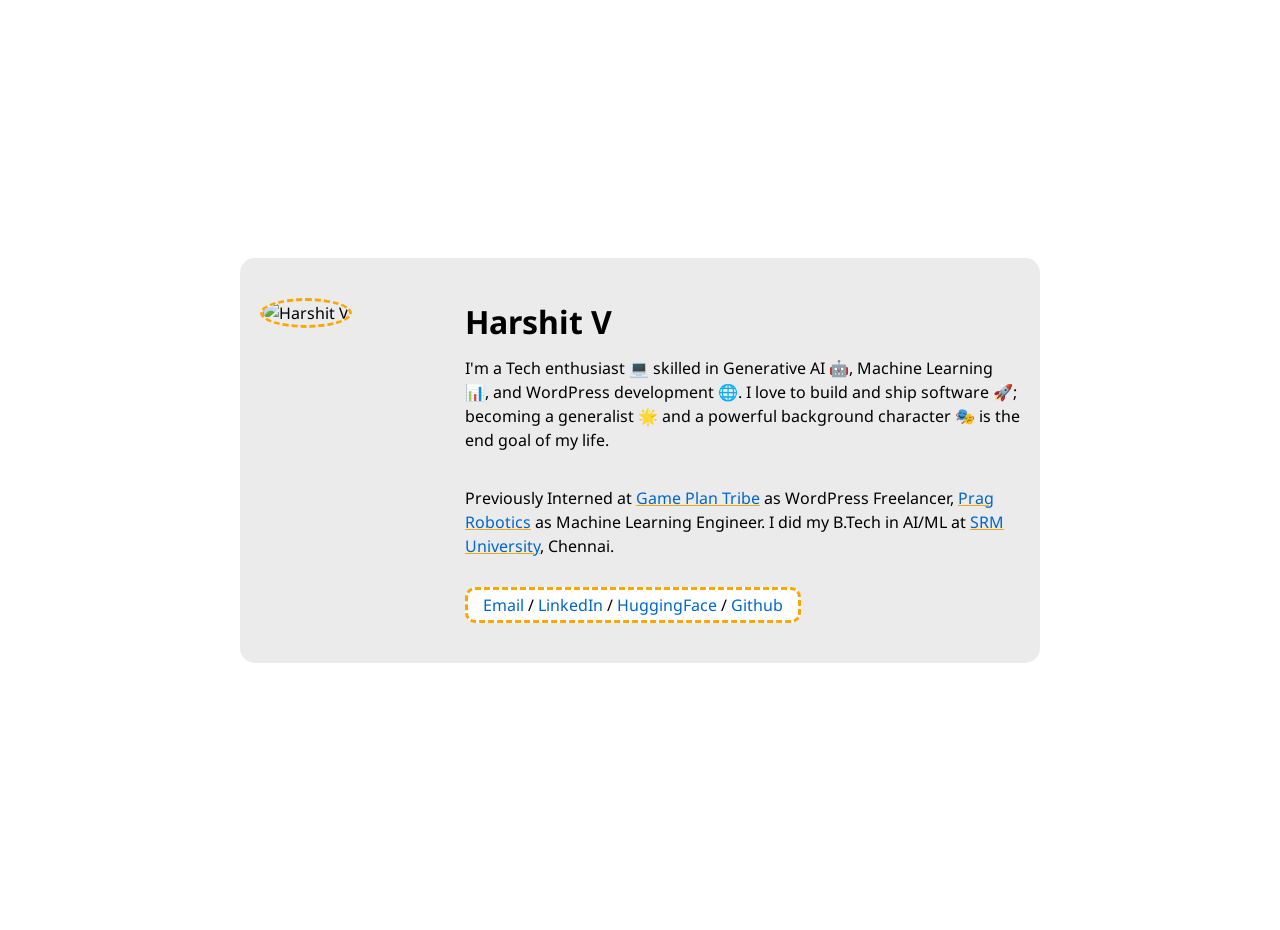
==== index.html @ 25570e0c "changes" ====
<!DOCTYPE html>
<html lang="en">

<head>
    <meta charset="UTF-8">
    <meta name="viewport" content="width=device-width, initial-scale=1.0">
    <title>Harshit V</title>
    <link href="https://fonts.googleapis.com/css2?family=Noto+Sans:wght@400;700&display=swap" rel="stylesheet">
    <link rel="icon" href="https://i.postimg.cc/nLZN7KWx/android-chrome-512x512.png" type="image/x-icon">
    <link rel="stylesheet" href="styles.css">
</head>

<body>
    <div class="container">
        <!--Hero Section-->
        <div class="header">
            <div class="profile-pic">
                <img src="https://media.licdn.com/dms/image/v2/D5603AQHmbbCSKGxPHQ/profile-displayphoto-shrink_200_200/profile-displayphoto-shrink_200_200/0/1709232924938?e=2147483647&v=beta&t=7t7e3SaieUP_FWVZ_1KiHmuyyAlKGbqiuf_V8t2jsMg"
                    alt="Harshit V">
            </div>
            <div class="header-content">
                <h1>Harshit V</h1>
                <p>I'm a Tech enthusiast 💻 skilled in Generative AI 🤖, Machine Learning 📊, and WordPress development 🌐. I love to build and ship software 🚀; becoming a generalist 🌟 and a powerful background character 🎭 is the end goal of my life.</p><br>
                <p>Previously Interned at <a href="https://gameplantribe.com/"
                        style="text-decoration: underline;text-decoration-color: orange;">Game Plan Tribe</a> as
                    WordPress Freelancer, <a href="https://www.pragrobotics.com/"
                        style="text-decoration: underline;text-decoration-color: orange;">Prag Robotics</a> as Machine
                    Learning Engineer. I did my B.Tech in AI/ML at <a href="https://srmrmp.edu.in/"
                        style="text-decoration: underline;text-decoration-color: orange;">SRM University</a>,
                    Chennai.</p><br>
                <div class="social-links">
                    <a href="mailto:harshitvenkatesan88@gmail.com">Email</a> /
                    <a href="https://www.linkedin.com/in/harshitv804/">LinkedIn</a> /
                    <a href="https://huggingface.co/harshitv804">HuggingFace</a> /
                    <a href="https://github.com/harshitv804">Github</a>
                </div>
            </div>
        </div>
    </div>
</body>
    
</html>
---- styles.css ----
body {
    font-family: 'Noto Sans', sans-serif;
    margin: 0;
    padding: 0;
    line-height: 1.5;
    overflow-x: hidden;
    
}

a:hover {
    color: orange !important;
}

.container {
    width: 100%;
    max-width: 800px;
    margin: 0 auto;
    padding: 10px;
    padding-top: 20px;
    display: flex;
    justify-content: center;
    align-items: center;
    height: 100vh;
}

.header {
    display: flex;
    flex-wrap: wrap;
    background-color: #EBEBEB;
    padding: 20px;
    border-radius: 15px;
    padding-top: 40px;
    padding-bottom: 40px;
    margin-bottom: 20px;
}

.profile-pic {
    flex: 1;
    min-width: 150px;
    max-width: 200px;
    margin-right: 20px;
}

.profile-pic img {
    width: 100%;
    height: auto;
    border-radius: 50%;
    border: 3px dashed orange;
    
}

.header-content {
    flex: 3;
}

.header-content h1 {
    margin-top: 0;
    margin-bottom: 10px;
}

.header-content p {
    margin: 5px 0;
}

.header-content a {
    color: #0066cc;
    text-decoration: none;
}

.links {
    margin-top: 10px;
}

.links a, .project-content .links a {
    margin-right: 10px;
    text-decoration: underline;
    text-decoration-color: orange;
}

.social-links{
    display: inline-block;
    background-color: #ffffff;
    border: 3px dashed orange;
    padding: 3px 15px;
    border-radius: 10px;
}

@media (max-width: 768px) {
    .header, .project {
        flex-direction: column;
    }
    .project img {
        width: 150px;
        height: 100px; 
        object-fit: cover;
    }
    .profile-pic {
        margin-bottom: 20px;
    }
    .project-content{
        padding-top: 20px;
    }
    .container {
        max-width: 100%;
        box-sizing: border-box;
    }
}
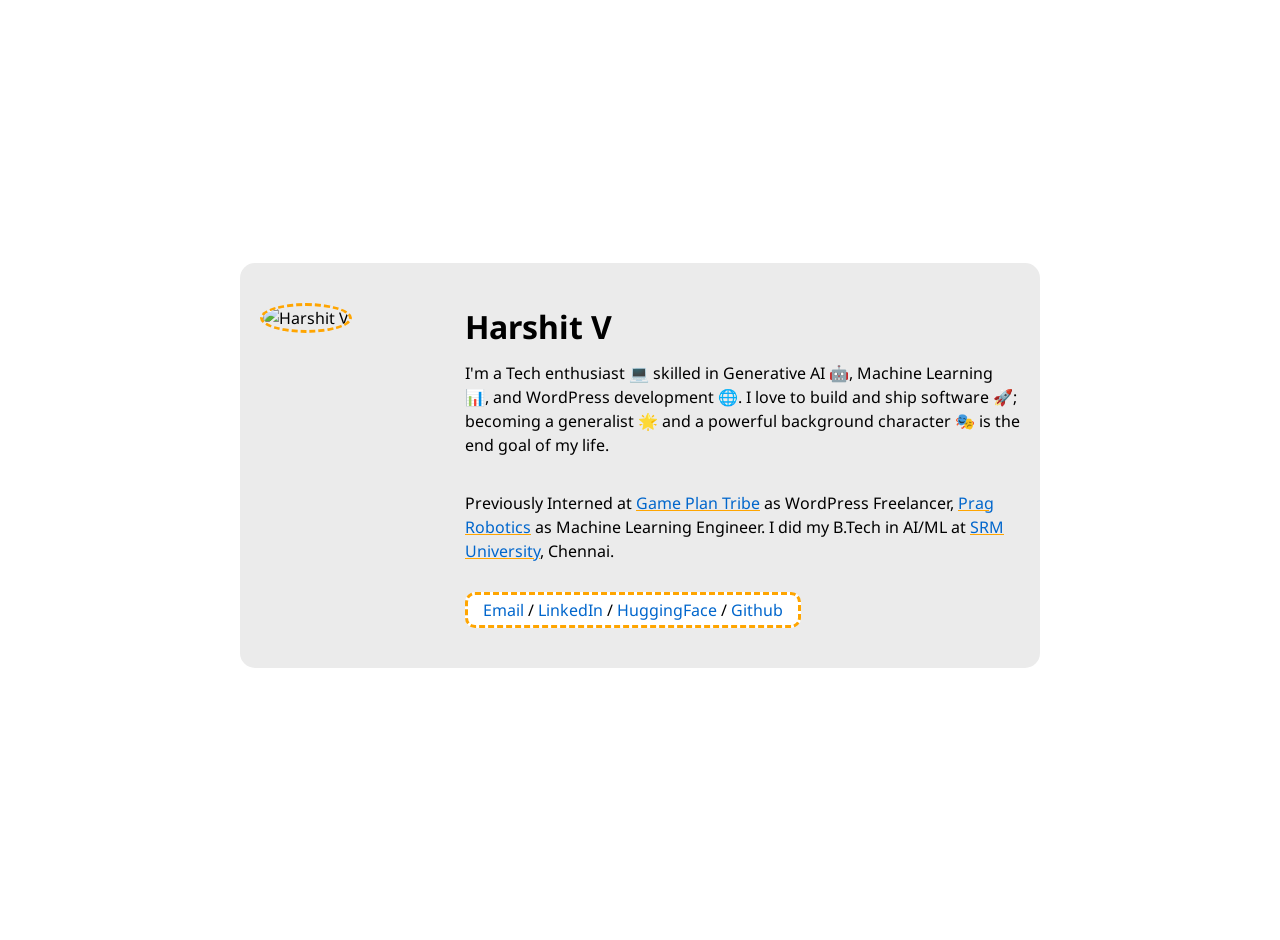
==== commit 97c12369: "Update index.html" ====
--- a/index.html
+++ b/index.html
@@ -15,7 +15,7 @@
         <!--Hero Section-->
         <div class="header">
             <div class="profile-pic">
-                <img src="https://media.licdn.com/dms/image/v2/D5603AQHmbbCSKGxPHQ/profile-displayphoto-shrink_200_200/profile-displayphoto-shrink_200_200/0/1709232924938?e=2147483647&v=beta&t=7t7e3SaieUP_FWVZ_1KiHmuyyAlKGbqiuf_V8t2jsMg"
+                <img src="https://avatars.githubusercontent.com/u/100853494?v=4"
                     alt="Harshit V">
             </div>
             <div class="header-content">
--- a/styles.css
+++ b/styles.css
@@ -14,9 +14,8 @@
 .container {
     width: 100%;
     max-width: 800px;
-    margin: 0 auto;
+    margin: 15px auto 5px;
     padding: 10px;
-    padding-top: 20px;
     display: flex;
     justify-content: center;
     align-items: center;
@@ -67,16 +66,6 @@
     text-decoration: none;
 }
 
-.links {
-    margin-top: 10px;
-}
-
-.links a, .project-content .links a {
-    margin-right: 10px;
-    text-decoration: underline;
-    text-decoration-color: orange;
-}
-
 .social-links{
     display: inline-block;
     background-color: #ffffff;
@@ -103,5 +92,6 @@
     .container {
         max-width: 100%;
         box-sizing: border-box;
+        padding-top: 25px;
     }
 }
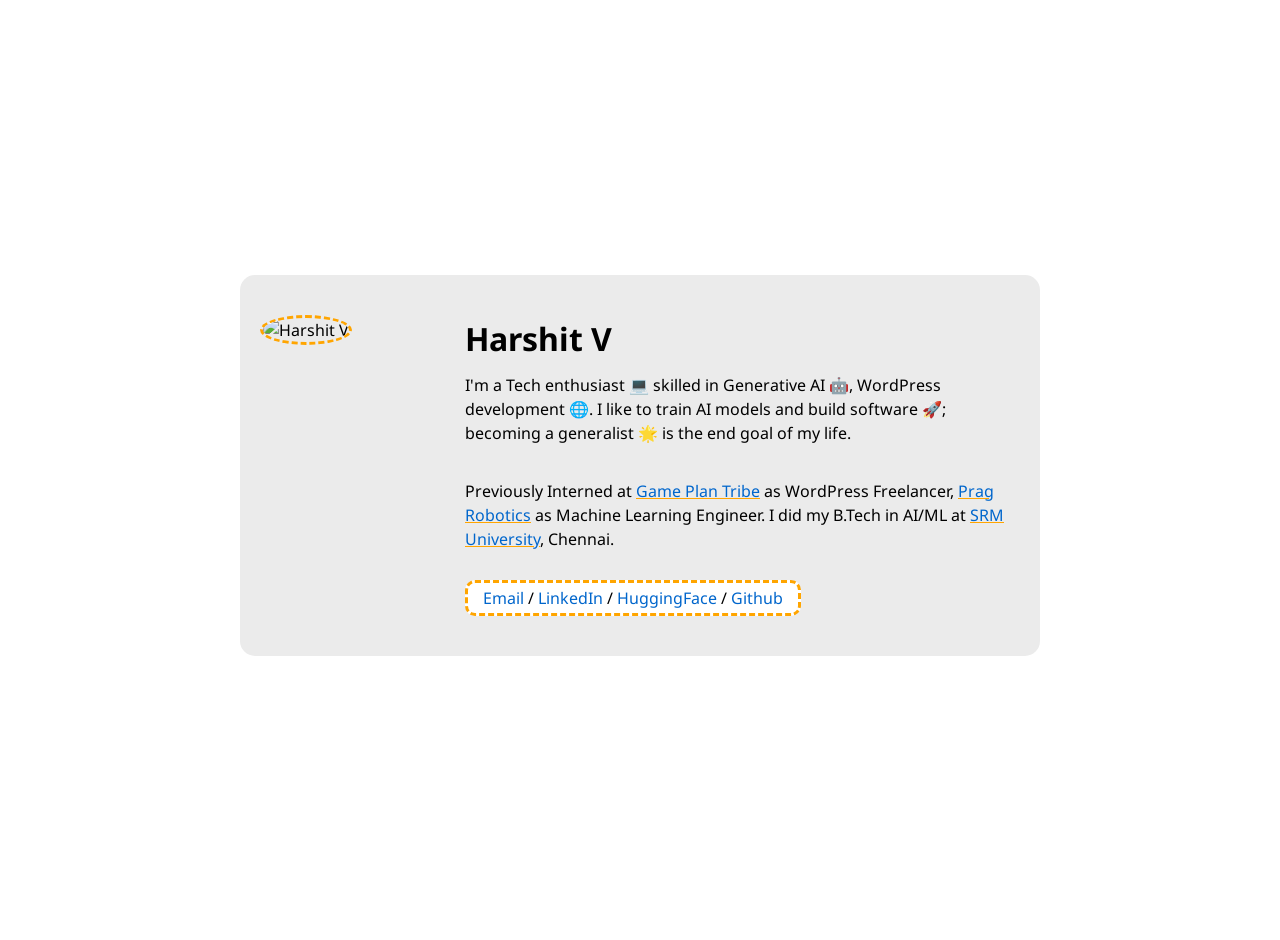
==== commit 6302ae19: "Update index.html" ====
--- a/index.html
+++ b/index.html
@@ -20,7 +20,7 @@
             </div>
             <div class="header-content">
                 <h1>Harshit V</h1>
-                <p>I'm a Tech enthusiast 💻 skilled in Generative AI 🤖, Machine Learning 📊, and WordPress development 🌐. I love to build and ship software 🚀; becoming a generalist 🌟 and a powerful background character 🎭 is the end goal of my life.</p><br>
+                <p>I'm a Tech enthusiast 💻 skilled in Generative AI 🤖, WordPress development 🌐. I like to train AI models and build software 🚀; becoming a generalist 🌟 is the end goal of my life.</p><br>
                 <p>Previously Interned at <a href="https://gameplantribe.com/"
                         style="text-decoration: underline;text-decoration-color: orange;">Game Plan Tribe</a> as
                     WordPress Freelancer, <a href="https://www.pragrobotics.com/"
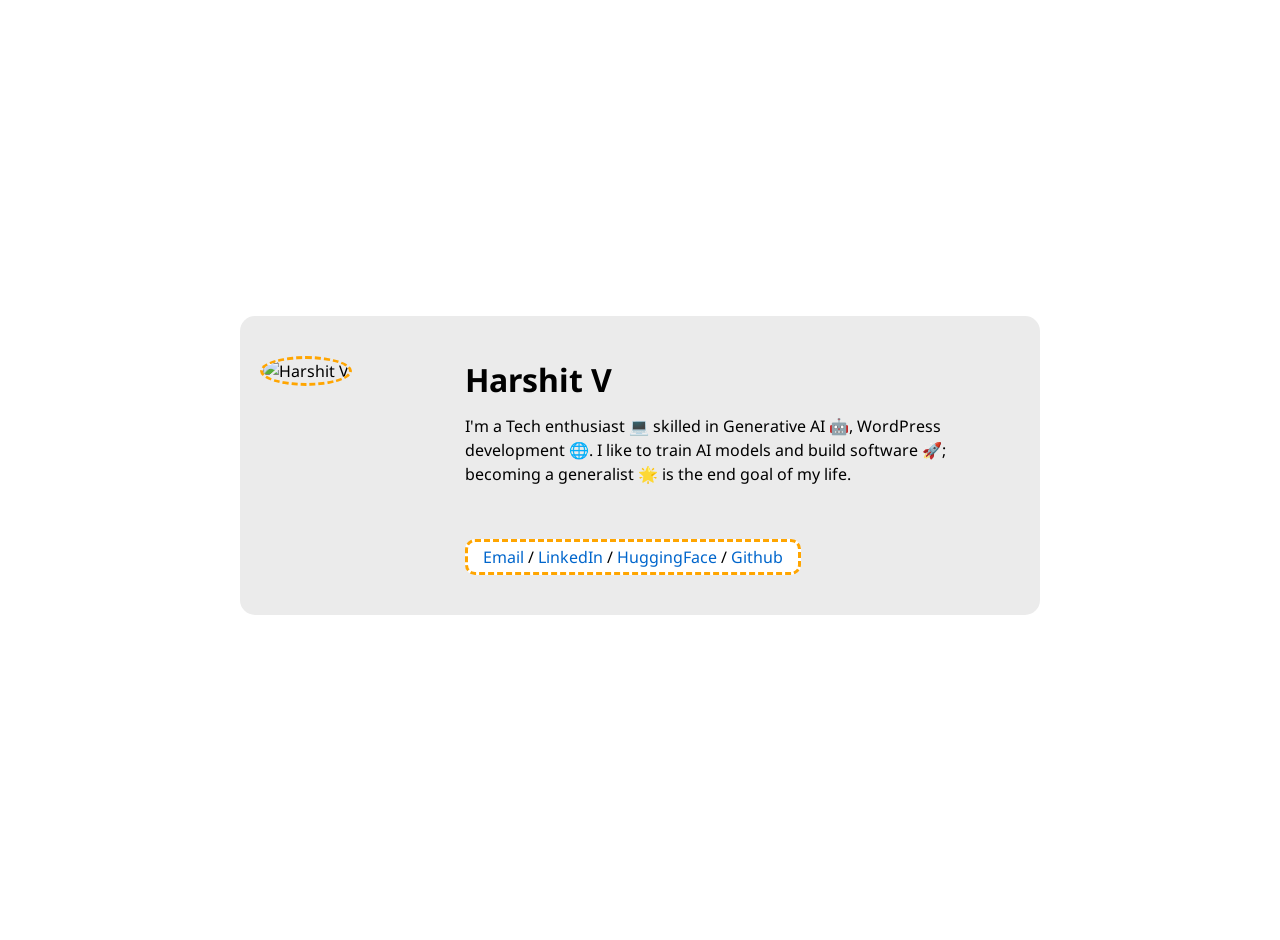
==== commit 94d2f3fb: "Update index.html" ====
--- a/index.html
+++ b/index.html
@@ -20,14 +20,7 @@
             </div>
             <div class="header-content">
                 <h1>Harshit V</h1>
-                <p>I'm a Tech enthusiast 💻 skilled in Generative AI 🤖, WordPress development 🌐. I like to train AI models and build software 🚀; becoming a generalist 🌟 is the end goal of my life.</p><br>
-                <p>Previously Interned at <a href="https://gameplantribe.com/"
-                        style="text-decoration: underline;text-decoration-color: orange;">Game Plan Tribe</a> as
-                    WordPress Freelancer, <a href="https://www.pragrobotics.com/"
-                        style="text-decoration: underline;text-decoration-color: orange;">Prag Robotics</a> as Machine
-                    Learning Engineer. I did my B.Tech in AI/ML at <a href="https://srmrmp.edu.in/"
-                        style="text-decoration: underline;text-decoration-color: orange;">SRM University</a>,
-                    Chennai.</p><br>
+                <p>I'm a Tech enthusiast 💻 skilled in Generative AI 🤖, WordPress development 🌐. I like to train AI models and build software 🚀; becoming a generalist 🌟 is the end goal of my life.</p><br><br>
                 <div class="social-links">
                     <a href="mailto:harshitvenkatesan88@gmail.com">Email</a> /
                     <a href="https://www.linkedin.com/in/harshitv804/">LinkedIn</a> /
@@ -40,3 +33,4 @@
 </body>
     
 </html>
+
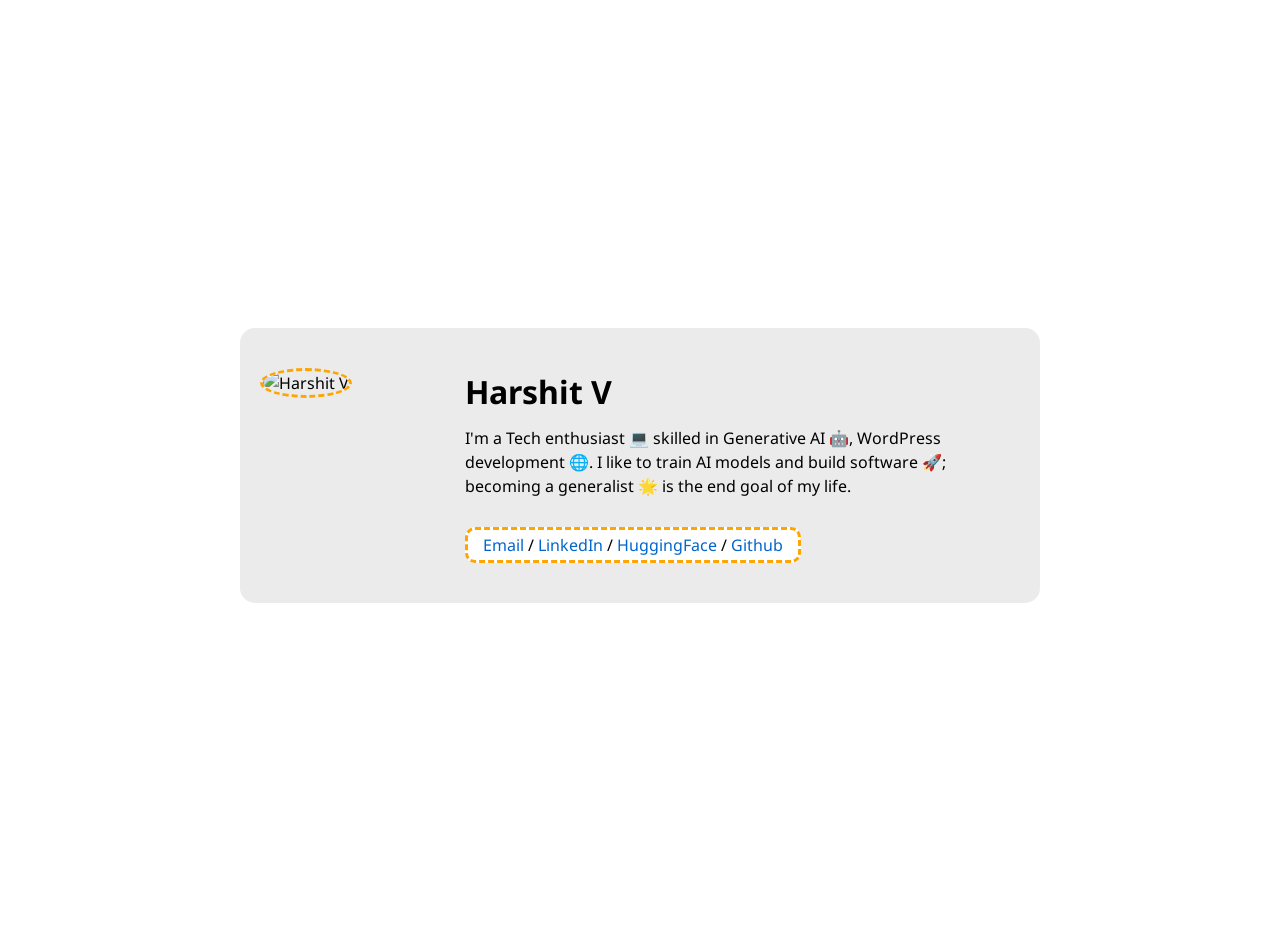
==== commit 064d993c: "Update index.html" ====
--- a/index.html
+++ b/index.html
@@ -20,7 +20,7 @@
             </div>
             <div class="header-content">
                 <h1>Harshit V</h1>
-                <p>I'm a Tech enthusiast 💻 skilled in Generative AI 🤖, WordPress development 🌐. I like to train AI models and build software 🚀; becoming a generalist 🌟 is the end goal of my life.</p><br><br>
+                <p>I'm a Tech enthusiast 💻 skilled in Generative AI 🤖, WordPress development 🌐. I like to train AI models and build software 🚀; becoming a generalist 🌟 is the end goal of my life.</p><br>
                 <div class="social-links">
                     <a href="mailto:harshitvenkatesan88@gmail.com">Email</a> /
                     <a href="https://www.linkedin.com/in/harshitv804/">LinkedIn</a> /
@@ -34,3 +34,4 @@
     
 </html>
 
+
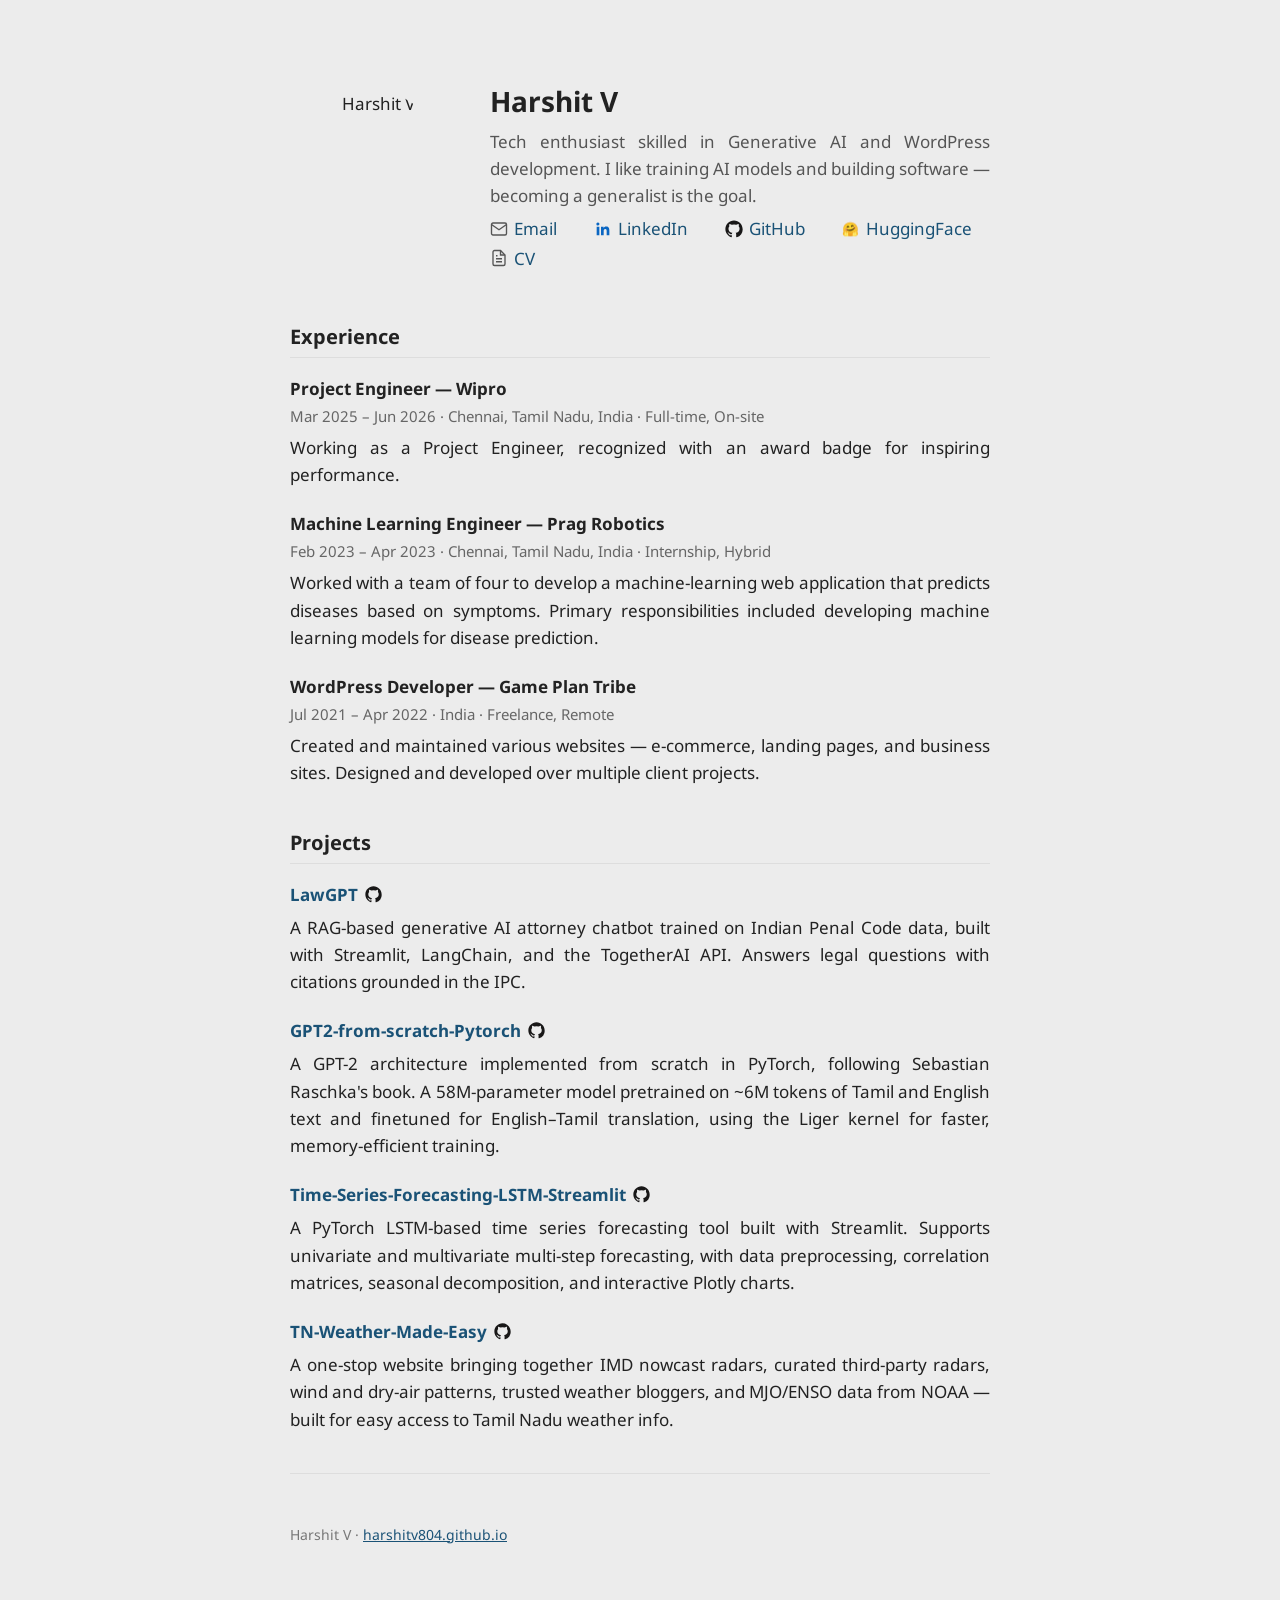
==== commit c5066a19: "Refactor index.html for layout and content updates Updated the HTML structure and styles for improve" ====
--- a/index.html
+++ b/index.html
@@ -1,37 +1,209 @@
 <!DOCTYPE html>
 <html lang="en">
-
 <head>
-    <meta charset="UTF-8">
-    <meta name="viewport" content="width=device-width, initial-scale=1.0">
-    <title>Harshit V</title>
-    <link href="https://fonts.googleapis.com/css2?family=Noto+Sans:wght@400;700&display=swap" rel="stylesheet">
-    <link rel="icon" href="https://i.postimg.cc/nLZN7KWx/android-chrome-512x512.png" type="image/x-icon">
-    <link rel="stylesheet" href="styles.css">
+<meta charset="UTF-8">
+<meta name="viewport" content="width=device-width, initial-scale=1.0">
+<title>Harshit V</title>
+<link rel="icon" href="https://i.postimg.cc/nLZN7KWx/android-chrome-512x512.png" type="image/x-icon">
+<link rel="preconnect" href="https://fonts.googleapis.com">
+<link rel="preconnect" href="https://fonts.gstatic.com" crossorigin>
+<link href="https://fonts.googleapis.com/css2?family=Noto+Sans:wght@400;500;600;700&display=swap" rel="stylesheet">
+<style>
+  body {
+    max-width: 700px;
+    margin: 60px auto;
+    padding: 0 20px;
+    font-family: 'Noto Sans', -apple-system, BlinkMacSystemFont, 'Segoe UI', Roboto, Helvetica, Arial, sans-serif;
+    line-height: 1.6;
+    color: #222;
+    font-size: 17px;
+  }
+  html {
+    background: #ececec;
+  }
+  img.avatar {
+    width: 150px;
+    height: 150px;
+    border-radius: 50%;
+    display: block;
+    margin: 0 auto 10px auto;
+  }
+  .profile {
+    display: flex;
+    gap: 40px;
+    align-items: center;
+    margin-bottom: 20px;
+  }
+  .profile-left {
+    flex: 0 0 160px;
+    text-align: center;
+  }
+  .profile-right {
+    flex: 1;
+  }
+  @media (max-width: 600px) {
+    .profile {
+      flex-direction: column;
+      text-align: center;
+      gap: 16px;
+    }
+    .profile-left {
+      flex: none;
+    }
+    .links a {
+      margin: 0 10px 10px 0;
+    }
+  }
+  h1 {
+    font-size: 28px;
+    margin-bottom: 4px;
+  }
+  h2 {
+    font-size: 20px;
+    margin-top: 40px;
+    border-bottom: 1px solid #ddd;
+    padding-bottom: 4px;
+  }
+  h3 {
+    font-size: 17px;
+    margin-bottom: 2px;
+  }
+  .subtitle {
+    color: #555;
+    margin-top: 0;
+  }
+  .links a {
+    margin-right: 18px;
+    display: inline-flex;
+    align-items: center;
+    gap: 6px;
+    text-decoration: none;
+  }
+  .links svg {
+    width: 18px;
+    height: 18px;
+    vertical-align: middle;
+  }
+  a {
+    color: #1a5276;
+  }
+  h3 a {
+    display: inline-flex;
+    align-items: center;
+    gap: 7px;
+    text-decoration: none;
+  }
+  h3 svg.gh-icon {
+    width: 17px;
+    height: 17px;
+  }
+  .clear {
+    clear: both;
+  }
+  .entry {
+    margin-bottom: 22px;
+  }
+  .meta {
+    color: #666;
+    font-size: 15px;
+    margin: 0 0 6px 0;
+  }
+  p {
+    margin: 6px 0;
+    text-align: justify;
+  }
+  hr {
+    border: none;
+    border-top: 1px solid #ddd;
+    margin: 40px 0 0 0;
+  }
+  footer {
+    margin-top: 50px;
+    color: #777;
+    font-size: 14px;
+  }
+</style>
 </head>
-
 <body>
-    <div class="container">
-        <!--Hero Section-->
-        <div class="header">
-            <div class="profile-pic">
-                <img src="https://avatars.githubusercontent.com/u/100853494?v=4"
-                    alt="Harshit V">
-            </div>
-            <div class="header-content">
-                <h1>Harshit V</h1>
-                <p>I'm a Tech enthusiast 💻 skilled in Generative AI 🤖, WordPress development 🌐. I like to train AI models and build software 🚀; becoming a generalist 🌟 is the end goal of my life.</p><br>
-                <div class="social-links">
-                    <a href="mailto:harshitvenkatesan88@gmail.com">Email</a> /
-                    <a href="https://www.linkedin.com/in/harshitv804/">LinkedIn</a> /
-                    <a href="https://huggingface.co/harshitv804">HuggingFace</a> /
-                    <a href="https://github.com/harshitv804">Github</a>
-                </div>
-            </div>
-        </div>
-    </div>
+
+<div class="profile">
+  <div class="profile-left">
+    <img class="avatar" src="https://avatars.githubusercontent.com/u/100853494?v=4" alt="Harshit V">
+  </div>
+  <div class="profile-right">
+    <h1>Harshit V</h1>
+    <p class="subtitle">Tech enthusiast skilled in Generative AI and WordPress development. I like training AI models and building software — becoming a generalist is the goal.</p>
+    <p class="links">
+      <a href="mailto:harshitvenkatesan88@gmail.com">
+        <svg viewBox="0 0 24 24" fill="none" stroke="#555" stroke-width="1.8"><rect x="2" y="4" width="20" height="16" rx="2"/><path d="M2 6l10 7 10-7"/></svg>
+        Email
+      </a>
+      <a href="https://www.linkedin.com/in/harshitv804/">
+        <svg viewBox="0 0 24 24" fill="#0A66C2"><path d="M20.45 20.45h-3.56v-5.57c0-1.33-.02-3.04-1.85-3.04-1.86 0-2.14 1.45-2.14 2.94v5.67H9.34V9h3.42v1.56h.05c.48-.9 1.64-1.85 3.38-1.85 3.61 0 4.28 2.38 4.28 5.47v6.27zM5.34 7.43a2.07 2.07 0 1 1 0-4.13 2.07 2.07 0 0 1 0 4.13zM7.12 20.45H3.56V9h3.56v11.45z"/></svg>
+        LinkedIn
+      </a>
+      <a href="https://github.com/harshitv804">
+        <svg viewBox="0 0 24 24" fill="#181717"><path d="M12 .5C5.65.5.5 5.65.5 12c0 5.08 3.29 9.39 7.86 10.91.57.1.78-.25.78-.55 0-.27-.01-1.17-.02-2.12-3.2.7-3.88-1.35-3.88-1.35-.52-1.33-1.28-1.68-1.28-1.68-1.05-.72.08-.7.08-.7 1.16.08 1.77 1.19 1.77 1.19 1.03 1.77 2.7 1.26 3.36.96.1-.75.4-1.26.73-1.55-2.55-.29-5.24-1.28-5.24-5.68 0-1.26.45-2.28 1.19-3.09-.12-.29-.52-1.46.11-3.05 0 0 .97-.31 3.18 1.18a11 11 0 0 1 5.79 0c2.2-1.49 3.17-1.18 3.17-1.18.64 1.59.24 2.76.12 3.05.74.81 1.19 1.83 1.19 3.09 0 4.41-2.69 5.39-5.25 5.67.41.36.78 1.07.78 2.16 0 1.56-.01 2.82-.01 3.2 0 .3.2.66.79.55A10.51 10.51 0 0 0 23.5 12C23.5 5.65 18.35.5 12 .5z"/></svg>
+        GitHub
+      </a>
+      <a href="https://huggingface.co/harshitv804">
+        <svg viewBox="0 0 24 24"><text x="0" y="18" font-size="18">🤗</text></svg>
+        HuggingFace
+      </a>
+      <a href="https://docs.google.com/document/d/14jXQCB32V6jW4UnNsSsOGyIN1pi_ED04MU2TpV-VyuU/edit?usp=sharing">
+        <svg viewBox="0 0 24 24" fill="none" stroke="#555" stroke-width="1.8"><path d="M14 2H6a2 2 0 0 0-2 2v16a2 2 0 0 0 2 2h12a2 2 0 0 0 2-2V8z"/><path d="M14 2v6h6"/><path d="M8 13h8M8 17h8M8 9h2"/></svg>
+        CV
+      </a>
+    </p>
+  </div>
+</div>
+
+<h2>Experience</h2>
+
+<div class="entry">
+  <h3>Project Engineer — Wipro</h3>
+  <p class="meta">Mar 2025 – Jun 2026 · Chennai, Tamil Nadu, India · Full-time, On-site</p>
+  <p>Working as a Project Engineer, recognized with an award badge for inspiring performance.</p>
+</div>
+
+<div class="entry">
+  <h3>Machine Learning Engineer — Prag Robotics</h3>
+  <p class="meta">Feb 2023 – Apr 2023 · Chennai, Tamil Nadu, India · Internship, Hybrid</p>
+  <p>Worked with a team of four to develop a machine-learning web application that predicts diseases based on symptoms. Primary responsibilities included developing machine learning models for disease prediction.</p>
+</div>
+
+<div class="entry">
+  <h3>WordPress Developer — Game Plan Tribe</h3>
+  <p class="meta">Jul 2021 – Apr 2022 · India · Freelance, Remote</p>
+  <p>Created and maintained various websites — e-commerce, landing pages, and business sites. Designed and developed over multiple client projects.</p>
+</div>
+
+<h2>Projects</h2>
+
+<div class="entry">
+  <h3><a href="https://github.com/harshitv804/LawGPT">LawGPT<svg class="gh-icon" viewBox="0 0 24 24" fill="#181717"><path d="M12 .5C5.65.5.5 5.65.5 12c0 5.08 3.29 9.39 7.86 10.91.57.1.78-.25.78-.55 0-.27-.01-1.17-.02-2.12-3.2.7-3.88-1.35-3.88-1.35-.52-1.33-1.28-1.68-1.28-1.68-1.05-.72.08-.7.08-.7 1.16.08 1.77 1.19 1.77 1.19 1.03 1.77 2.7 1.26 3.36.96.1-.75.4-1.26.73-1.55-2.55-.29-5.24-1.28-5.24-5.68 0-1.26.45-2.28 1.19-3.09-.12-.29-.52-1.46.11-3.05 0 0 .97-.31 3.18 1.18a11 11 0 0 1 5.79 0c2.2-1.49 3.17-1.18 3.17-1.18.64 1.59.24 2.76.12 3.05.74.81 1.19 1.83 1.19 3.09 0 4.41-2.69 5.39-5.25 5.67.41.36.78 1.07.78 2.16 0 1.56-.01 2.82-.01 3.2 0 .3.2.66.79.55A10.51 10.51 0 0 0 23.5 12C23.5 5.65 18.35.5 12 .5z"/></svg></a></h3>
+  <p>A RAG-based generative AI attorney chatbot trained on Indian Penal Code data, built with Streamlit, LangChain, and the TogetherAI API. Answers legal questions with citations grounded in the IPC.</p>
+</div>
+
+<div class="entry">
+  <h3><a href="https://github.com/harshitv804/GPT2-from-scratch-Pytorch">GPT2-from-scratch-Pytorch<svg class="gh-icon" viewBox="0 0 24 24" fill="#181717"><path d="M12 .5C5.65.5.5 5.65.5 12c0 5.08 3.29 9.39 7.86 10.91.57.1.78-.25.78-.55 0-.27-.01-1.17-.02-2.12-3.2.7-3.88-1.35-3.88-1.35-.52-1.33-1.28-1.68-1.28-1.68-1.05-.72.08-.7.08-.7 1.16.08 1.77 1.19 1.77 1.19 1.03 1.77 2.7 1.26 3.36.96.1-.75.4-1.26.73-1.55-2.55-.29-5.24-1.28-5.24-5.68 0-1.26.45-2.28 1.19-3.09-.12-.29-.52-1.46.11-3.05 0 0 .97-.31 3.18 1.18a11 11 0 0 1 5.79 0c2.2-1.49 3.17-1.18 3.17-1.18.64 1.59.24 2.76.12 3.05.74.81 1.19 1.83 1.19 3.09 0 4.41-2.69 5.39-5.25 5.67.41.36.78 1.07.78 2.16 0 1.56-.01 2.82-.01 3.2 0 .3.2.66.79.55A10.51 10.51 0 0 0 23.5 12C23.5 5.65 18.35.5 12 .5z"/></svg></a></h3>
+  <p>A GPT-2 architecture implemented from scratch in PyTorch, following Sebastian Raschka's book. A 58M-parameter model pretrained on ~6M tokens of Tamil and English text and finetuned for English–Tamil translation, using the Liger kernel for faster, memory-efficient training.</p>
+</div>
+
+<div class="entry">
+  <h3><a href="https://github.com/harshitv804/Time-Series-Forecasting-LSTM-Streamlit">Time-Series-Forecasting-LSTM-Streamlit<svg class="gh-icon" viewBox="0 0 24 24" fill="#181717"><path d="M12 .5C5.65.5.5 5.65.5 12c0 5.08 3.29 9.39 7.86 10.91.57.1.78-.25.78-.55 0-.27-.01-1.17-.02-2.12-3.2.7-3.88-1.35-3.88-1.35-.52-1.33-1.28-1.68-1.28-1.68-1.05-.72.08-.7.08-.7 1.16.08 1.77 1.19 1.77 1.19 1.03 1.77 2.7 1.26 3.36.96.1-.75.4-1.26.73-1.55-2.55-.29-5.24-1.28-5.24-5.68 0-1.26.45-2.28 1.19-3.09-.12-.29-.52-1.46.11-3.05 0 0 .97-.31 3.18 1.18a11 11 0 0 1 5.79 0c2.2-1.49 3.17-1.18 3.17-1.18.64 1.59.24 2.76.12 3.05.74.81 1.19 1.83 1.19 3.09 0 4.41-2.69 5.39-5.25 5.67.41.36.78 1.07.78 2.16 0 1.56-.01 2.82-.01 3.2 0 .3.2.66.79.55A10.51 10.51 0 0 0 23.5 12C23.5 5.65 18.35.5 12 .5z"/></svg></a></h3>
+  <p>A PyTorch LSTM-based time series forecasting tool built with Streamlit. Supports univariate and multivariate multi-step forecasting, with data preprocessing, correlation matrices, seasonal decomposition, and interactive Plotly charts.</p>
+</div>
+
+<div class="entry">
+  <h3><a href="https://github.com/harshitv804/TN-Weather-Made-Easy">TN-Weather-Made-Easy<svg class="gh-icon" viewBox="0 0 24 24" fill="#181717"><path d="M12 .5C5.65.5.5 5.65.5 12c0 5.08 3.29 9.39 7.86 10.91.57.1.78-.25.78-.55 0-.27-.01-1.17-.02-2.12-3.2.7-3.88-1.35-3.88-1.35-.52-1.33-1.28-1.68-1.28-1.68-1.05-.72.08-.7.08-.7 1.16.08 1.77 1.19 1.77 1.19 1.03 1.77 2.7 1.26 3.36.96.1-.75.4-1.26.73-1.55-2.55-.29-5.24-1.28-5.24-5.68 0-1.26.45-2.28 1.19-3.09-.12-.29-.52-1.46.11-3.05 0 0 .97-.31 3.18 1.18a11 11 0 0 1 5.79 0c2.2-1.49 3.17-1.18 3.17-1.18.64 1.59.24 2.76.12 3.05.74.81 1.19 1.83 1.19 3.09 0 4.41-2.69 5.39-5.25 5.67.41.36.78 1.07.78 2.16 0 1.56-.01 2.82-.01 3.2 0 .3.2.66.79.55A10.51 10.51 0 0 0 23.5 12C23.5 5.65 18.35.5 12 .5z"/></svg></a></h3>
+  <p>A one-stop website bringing together IMD nowcast radars, curated third-party radars, wind and dry-air patterns, trusted weather bloggers, and MJO/ENSO data from NOAA — built for easy access to Tamil Nadu weather info.</p>
+</div>
+
+<hr>
+<footer>
+  <p>Harshit V · <a href="https://harshitv804.github.io/">harshitv804.github.io</a></p>
+</footer>
+
 </body>
-    
 </html>
-
-
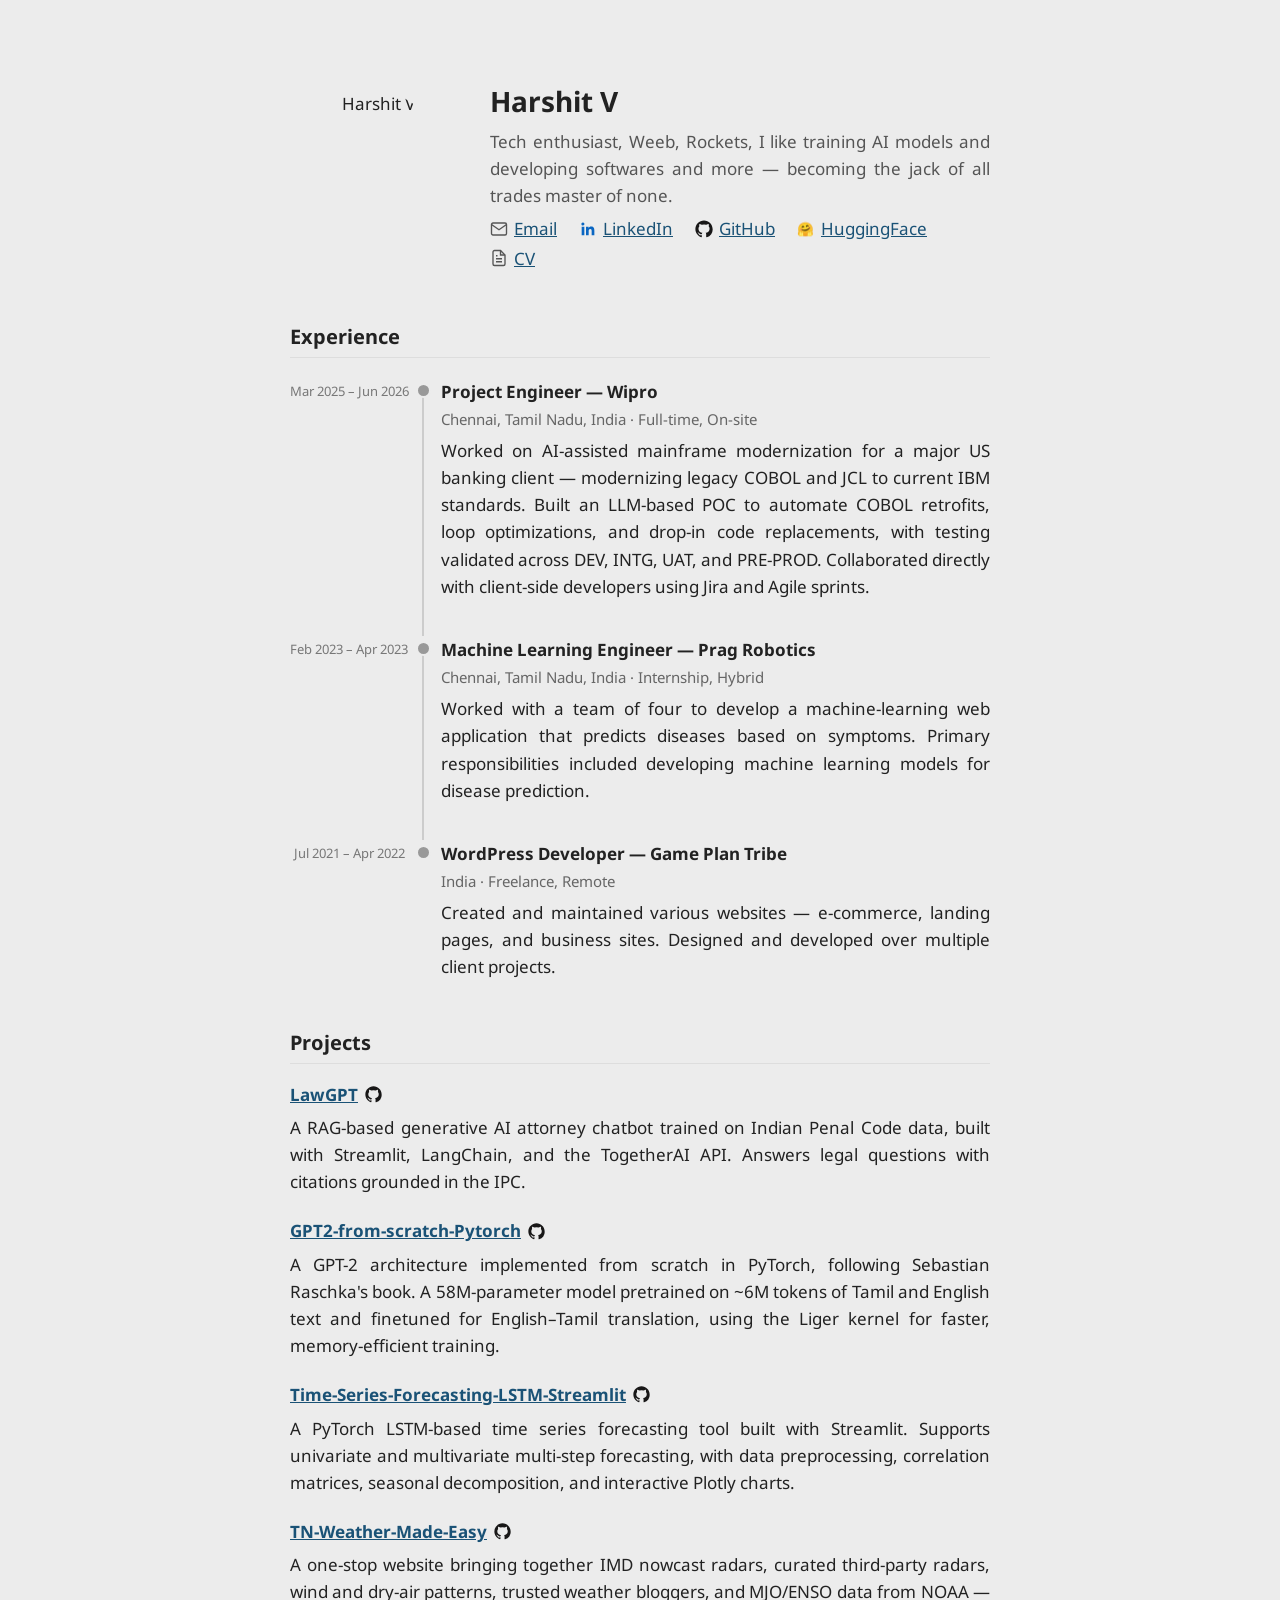
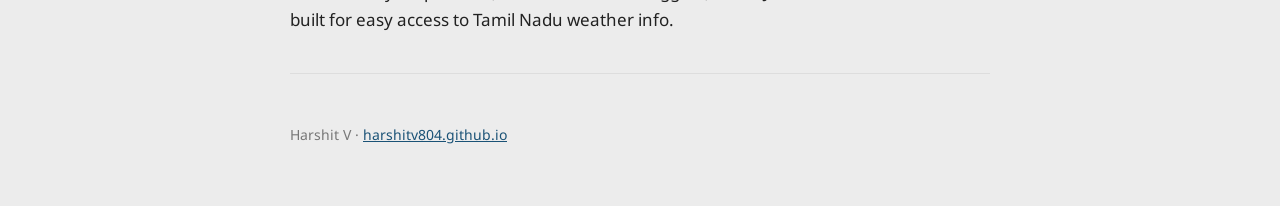
==== commit 6e088e8a: "Revise profile and experience sections in index.html Updated profile details, experience, and projec" ====
--- a/index.html
+++ b/index.html
@@ -77,7 +77,9 @@
     display: inline-flex;
     align-items: center;
     gap: 6px;
-    text-decoration: none;
+  }
+  p.links {
+    text-align: left;
   }
   .links svg {
     width: 18px;
@@ -86,12 +88,12 @@
   }
   a {
     color: #1a5276;
+    text-decoration: underline;
   }
   h3 a {
     display: inline-flex;
     align-items: center;
     gap: 7px;
-    text-decoration: none;
   }
   h3 svg.gh-icon {
     width: 17px;
@@ -108,6 +110,85 @@
     font-size: 15px;
     margin: 0 0 6px 0;
   }
+  .timeline {
+    position: relative;
+    margin-top: 20px;
+  }
+  .timeline-item {
+    display: grid;
+    grid-template-columns: 115px 24px 1fr;
+    column-gap: 6px;
+    position: relative;
+    padding-bottom: 30px;
+  }
+  .timeline-item:last-child {
+    padding-bottom: 0;
+  }
+  .timeline-date {
+    text-align: right;
+    color: #777;
+    font-size: 13px;
+    padding-top: 3px;
+    white-space: nowrap;
+  }
+  .timeline-date-mobile {
+    display: none;
+    color: #777;
+    font-size: 13px;
+    margin: 0 0 4px 0;
+  }
+  .timeline-marker {
+    position: relative;
+    display: flex;
+    justify-content: center;
+  }
+  .timeline-marker::before {
+    content: '';
+    width: 11px;
+    height: 11px;
+    border-radius: 50%;
+    background: #999;
+    border: 2px solid #ececec;
+    margin-top: 5px;
+    z-index: 1;
+    position: relative;
+  }
+  .timeline-marker::after {
+    content: '';
+    position: absolute;
+    top: 6px;
+    bottom: -30px;
+    left: 50%;
+    transform: translateX(-50%);
+    width: 2px;
+    background: #ccc;
+  }
+  .timeline-item:last-child .timeline-marker::after {
+    display: none;
+  }
+  .timeline-content h3 {
+    margin-top: 0;
+  }
+  .timeline-content .meta {
+    margin-top: 0;
+  }
+  @media (max-width: 600px) {
+    .timeline-item {
+      grid-template-columns: 18px 1fr;
+      column-gap: 10px;
+    }
+    .timeline-date {
+      display: none;
+    }
+    .timeline-date-mobile {
+      display: block;
+    }
+    .timeline-marker::before {
+      width: 9px;
+      height: 9px;
+      margin-top: 5px;
+    }
+  }
   p {
     margin: 6px 0;
     text-align: justify;
@@ -132,7 +213,7 @@
   </div>
   <div class="profile-right">
     <h1>Harshit V</h1>
-    <p class="subtitle">Tech enthusiast skilled in Generative AI and WordPress development. I like training AI models and building software — becoming a generalist is the goal.</p>
+    <p class="subtitle">Tech enthusiast, Weeb, Rockets, I like training AI models and developing softwares and more — becoming the jack of all trades master of none.</p>
     <p class="links">
       <a href="mailto:harshitvenkatesan88@gmail.com">
         <svg viewBox="0 0 24 24" fill="none" stroke="#555" stroke-width="1.8"><rect x="2" y="4" width="20" height="16" rx="2"/><path d="M2 6l10 7 10-7"/></svg>
@@ -160,22 +241,41 @@
 
 <h2>Experience</h2>
 
-<div class="entry">
-  <h3>Project Engineer — Wipro</h3>
-  <p class="meta">Mar 2025 – Jun 2026 · Chennai, Tamil Nadu, India · Full-time, On-site</p>
-  <p>Working as a Project Engineer, recognized with an award badge for inspiring performance.</p>
-</div>
-
-<div class="entry">
-  <h3>Machine Learning Engineer — Prag Robotics</h3>
-  <p class="meta">Feb 2023 – Apr 2023 · Chennai, Tamil Nadu, India · Internship, Hybrid</p>
-  <p>Worked with a team of four to develop a machine-learning web application that predicts diseases based on symptoms. Primary responsibilities included developing machine learning models for disease prediction.</p>
-</div>
-
-<div class="entry">
-  <h3>WordPress Developer — Game Plan Tribe</h3>
-  <p class="meta">Jul 2021 – Apr 2022 · India · Freelance, Remote</p>
-  <p>Created and maintained various websites — e-commerce, landing pages, and business sites. Designed and developed over multiple client projects.</p>
+<div class="timeline">
+
+  <div class="timeline-item">
+    <div class="timeline-date">Mar 2025 – Jun 2026</div>
+    <div class="timeline-marker"></div>
+    <div class="timeline-content">
+      <p class="timeline-date-mobile">Mar 2025 – Jun 2026</p>
+      <h3>Project Engineer — Wipro</h3>
+      <p class="meta">Chennai, Tamil Nadu, India · Full-time, On-site</p>
+      <p>Worked on AI-assisted mainframe modernization for a major US banking client — modernizing legacy COBOL and JCL to current IBM standards. Built an LLM-based POC to automate COBOL retrofits, loop optimizations, and drop-in code replacements, with testing validated across DEV, INTG, UAT, and PRE-PROD. Collaborated directly with client-side developers using Jira and Agile sprints.</p>
+    </div>
+  </div>
+
+  <div class="timeline-item">
+    <div class="timeline-date">Feb 2023 – Apr 2023</div>
+    <div class="timeline-marker"></div>
+    <div class="timeline-content">
+      <p class="timeline-date-mobile">Feb 2023 – Apr 2023</p>
+      <h3>Machine Learning Engineer — Prag Robotics</h3>
+      <p class="meta">Chennai, Tamil Nadu, India · Internship, Hybrid</p>
+      <p>Worked with a team of four to develop a machine-learning web application that predicts diseases based on symptoms. Primary responsibilities included developing machine learning models for disease prediction.</p>
+    </div>
+  </div>
+
+  <div class="timeline-item">
+    <div class="timeline-date">Jul 2021 – Apr 2022</div>
+    <div class="timeline-marker"></div>
+    <div class="timeline-content">
+      <p class="timeline-date-mobile">Jul 2021 – Apr 2022</p>
+      <h3>WordPress Developer — Game Plan Tribe</h3>
+      <p class="meta">India · Freelance, Remote</p>
+      <p>Created and maintained various websites — e-commerce, landing pages, and business sites. Designed and developed over multiple client projects.</p>
+    </div>
+  </div>
+
 </div>
 
 <h2>Projects</h2>
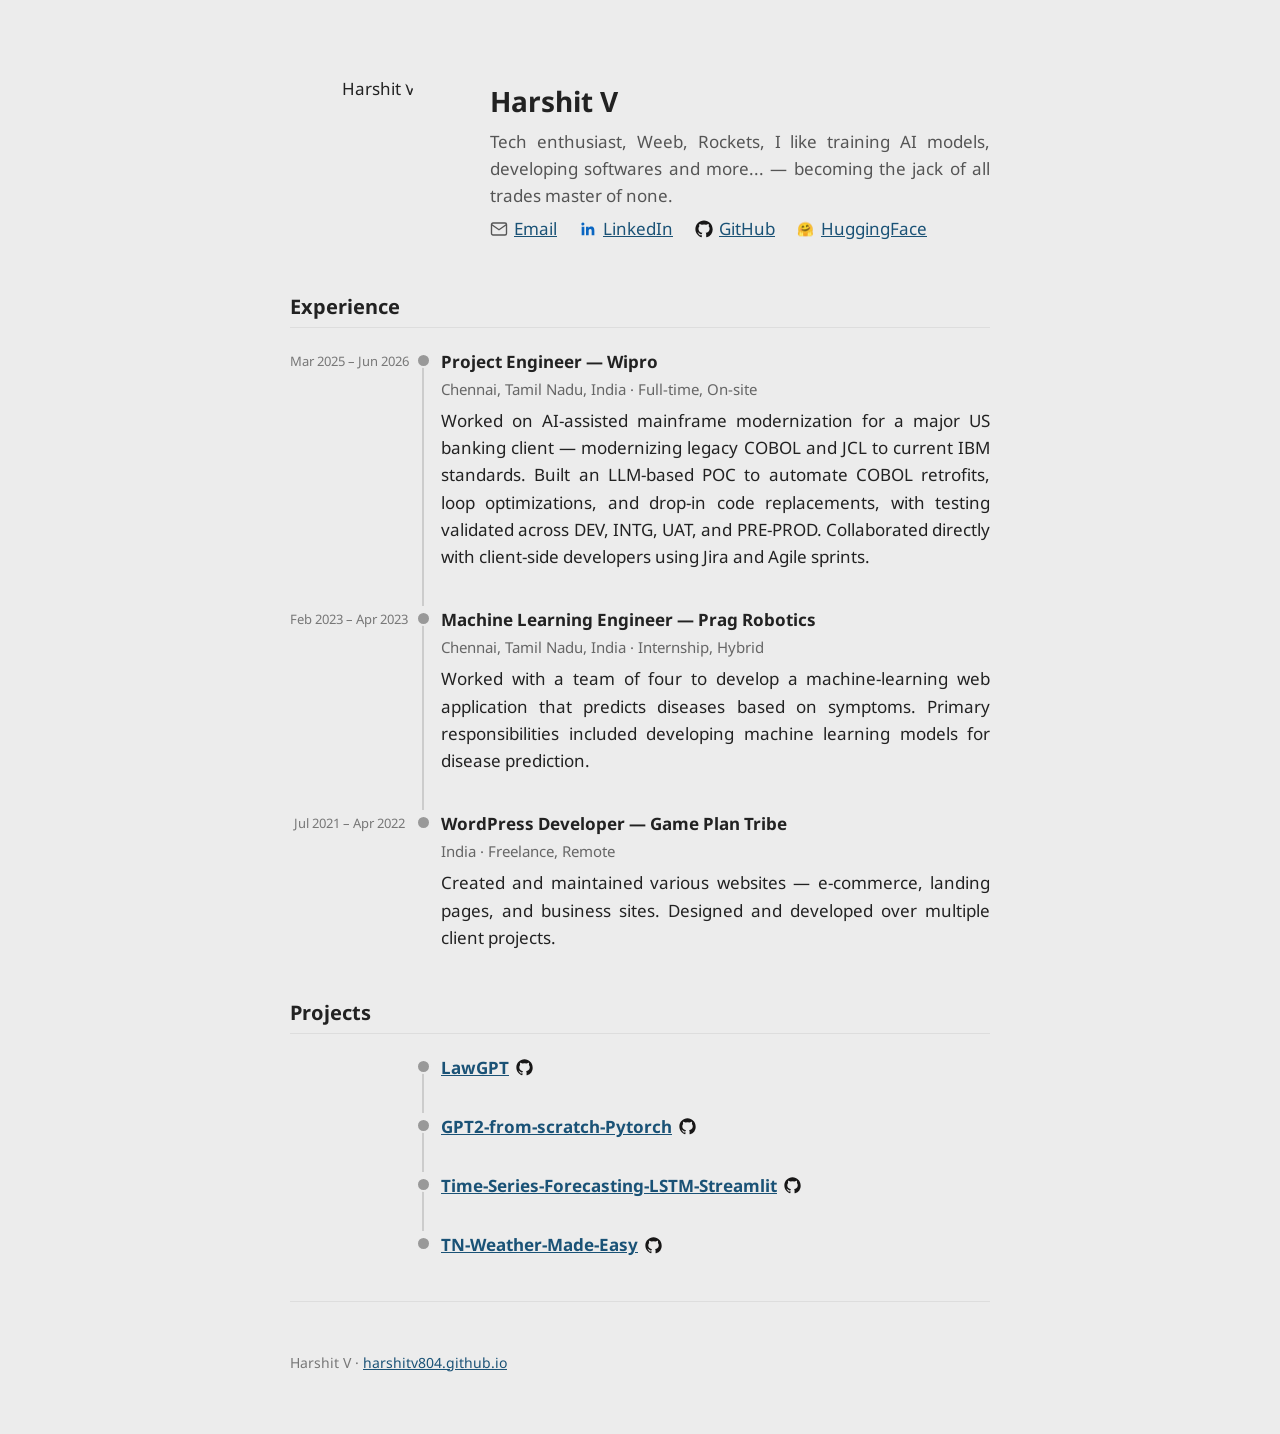
==== commit 5424c5da: "Fix HTML structure and update profile content" ====
--- a/index.html
+++ b/index.html
@@ -177,6 +177,9 @@
       grid-template-columns: 18px 1fr;
       column-gap: 10px;
     }
+    .timeline-item.no-date {
+      grid-template-columns: 18px 1fr;
+    }
     .timeline-date {
       display: none;
     }
@@ -213,7 +216,7 @@
   </div>
   <div class="profile-right">
     <h1>Harshit V</h1>
-    <p class="subtitle">Tech enthusiast, Weeb, Rockets, I like training AI models and developing softwares and more — becoming the jack of all trades master of none.</p>
+    <p class="subtitle">Tech enthusiast, Weeb, Rockets, I like training AI models, developing softwares and more... — becoming the jack of all trades master of none.</p>
     <p class="links">
       <a href="mailto:harshitvenkatesan88@gmail.com">
         <svg viewBox="0 0 24 24" fill="none" stroke="#555" stroke-width="1.8"><rect x="2" y="4" width="20" height="16" rx="2"/><path d="M2 6l10 7 10-7"/></svg>
@@ -231,10 +234,6 @@
         <svg viewBox="0 0 24 24"><text x="0" y="18" font-size="18">🤗</text></svg>
         HuggingFace
       </a>
-      <a href="https://docs.google.com/document/d/14jXQCB32V6jW4UnNsSsOGyIN1pi_ED04MU2TpV-VyuU/edit?usp=sharing">
-        <svg viewBox="0 0 24 24" fill="none" stroke="#555" stroke-width="1.8"><path d="M14 2H6a2 2 0 0 0-2 2v16a2 2 0 0 0 2 2h12a2 2 0 0 0 2-2V8z"/><path d="M14 2v6h6"/><path d="M8 13h8M8 17h8M8 9h2"/></svg>
-        CV
-      </a>
     </p>
   </div>
 </div>
@@ -280,24 +279,40 @@
 
 <h2>Projects</h2>
 
-<div class="entry">
-  <h3><a href="https://github.com/harshitv804/LawGPT">LawGPT<svg class="gh-icon" viewBox="0 0 24 24" fill="#181717"><path d="M12 .5C5.65.5.5 5.65.5 12c0 5.08 3.29 9.39 7.86 10.91.57.1.78-.25.78-.55 0-.27-.01-1.17-.02-2.12-3.2.7-3.88-1.35-3.88-1.35-.52-1.33-1.28-1.68-1.28-1.68-1.05-.72.08-.7.08-.7 1.16.08 1.77 1.19 1.77 1.19 1.03 1.77 2.7 1.26 3.36.96.1-.75.4-1.26.73-1.55-2.55-.29-5.24-1.28-5.24-5.68 0-1.26.45-2.28 1.19-3.09-.12-.29-.52-1.46.11-3.05 0 0 .97-.31 3.18 1.18a11 11 0 0 1 5.79 0c2.2-1.49 3.17-1.18 3.17-1.18.64 1.59.24 2.76.12 3.05.74.81 1.19 1.83 1.19 3.09 0 4.41-2.69 5.39-5.25 5.67.41.36.78 1.07.78 2.16 0 1.56-.01 2.82-.01 3.2 0 .3.2.66.79.55A10.51 10.51 0 0 0 23.5 12C23.5 5.65 18.35.5 12 .5z"/></svg></a></h3>
-  <p>A RAG-based generative AI attorney chatbot trained on Indian Penal Code data, built with Streamlit, LangChain, and the TogetherAI API. Answers legal questions with citations grounded in the IPC.</p>
-</div>
-
-<div class="entry">
-  <h3><a href="https://github.com/harshitv804/GPT2-from-scratch-Pytorch">GPT2-from-scratch-Pytorch<svg class="gh-icon" viewBox="0 0 24 24" fill="#181717"><path d="M12 .5C5.65.5.5 5.65.5 12c0 5.08 3.29 9.39 7.86 10.91.57.1.78-.25.78-.55 0-.27-.01-1.17-.02-2.12-3.2.7-3.88-1.35-3.88-1.35-.52-1.33-1.28-1.68-1.28-1.68-1.05-.72.08-.7.08-.7 1.16.08 1.77 1.19 1.77 1.19 1.03 1.77 2.7 1.26 3.36.96.1-.75.4-1.26.73-1.55-2.55-.29-5.24-1.28-5.24-5.68 0-1.26.45-2.28 1.19-3.09-.12-.29-.52-1.46.11-3.05 0 0 .97-.31 3.18 1.18a11 11 0 0 1 5.79 0c2.2-1.49 3.17-1.18 3.17-1.18.64 1.59.24 2.76.12 3.05.74.81 1.19 1.83 1.19 3.09 0 4.41-2.69 5.39-5.25 5.67.41.36.78 1.07.78 2.16 0 1.56-.01 2.82-.01 3.2 0 .3.2.66.79.55A10.51 10.51 0 0 0 23.5 12C23.5 5.65 18.35.5 12 .5z"/></svg></a></h3>
-  <p>A GPT-2 architecture implemented from scratch in PyTorch, following Sebastian Raschka's book. A 58M-parameter model pretrained on ~6M tokens of Tamil and English text and finetuned for English–Tamil translation, using the Liger kernel for faster, memory-efficient training.</p>
-</div>
-
-<div class="entry">
-  <h3><a href="https://github.com/harshitv804/Time-Series-Forecasting-LSTM-Streamlit">Time-Series-Forecasting-LSTM-Streamlit<svg class="gh-icon" viewBox="0 0 24 24" fill="#181717"><path d="M12 .5C5.65.5.5 5.65.5 12c0 5.08 3.29 9.39 7.86 10.91.57.1.78-.25.78-.55 0-.27-.01-1.17-.02-2.12-3.2.7-3.88-1.35-3.88-1.35-.52-1.33-1.28-1.68-1.28-1.68-1.05-.72.08-.7.08-.7 1.16.08 1.77 1.19 1.77 1.19 1.03 1.77 2.7 1.26 3.36.96.1-.75.4-1.26.73-1.55-2.55-.29-5.24-1.28-5.24-5.68 0-1.26.45-2.28 1.19-3.09-.12-.29-.52-1.46.11-3.05 0 0 .97-.31 3.18 1.18a11 11 0 0 1 5.79 0c2.2-1.49 3.17-1.18 3.17-1.18.64 1.59.24 2.76.12 3.05.74.81 1.19 1.83 1.19 3.09 0 4.41-2.69 5.39-5.25 5.67.41.36.78 1.07.78 2.16 0 1.56-.01 2.82-.01 3.2 0 .3.2.66.79.55A10.51 10.51 0 0 0 23.5 12C23.5 5.65 18.35.5 12 .5z"/></svg></a></h3>
-  <p>A PyTorch LSTM-based time series forecasting tool built with Streamlit. Supports univariate and multivariate multi-step forecasting, with data preprocessing, correlation matrices, seasonal decomposition, and interactive Plotly charts.</p>
-</div>
-
-<div class="entry">
-  <h3><a href="https://github.com/harshitv804/TN-Weather-Made-Easy">TN-Weather-Made-Easy<svg class="gh-icon" viewBox="0 0 24 24" fill="#181717"><path d="M12 .5C5.65.5.5 5.65.5 12c0 5.08 3.29 9.39 7.86 10.91.57.1.78-.25.78-.55 0-.27-.01-1.17-.02-2.12-3.2.7-3.88-1.35-3.88-1.35-.52-1.33-1.28-1.68-1.28-1.68-1.05-.72.08-.7.08-.7 1.16.08 1.77 1.19 1.77 1.19 1.03 1.77 2.7 1.26 3.36.96.1-.75.4-1.26.73-1.55-2.55-.29-5.24-1.28-5.24-5.68 0-1.26.45-2.28 1.19-3.09-.12-.29-.52-1.46.11-3.05 0 0 .97-.31 3.18 1.18a11 11 0 0 1 5.79 0c2.2-1.49 3.17-1.18 3.17-1.18.64 1.59.24 2.76.12 3.05.74.81 1.19 1.83 1.19 3.09 0 4.41-2.69 5.39-5.25 5.67.41.36.78 1.07.78 2.16 0 1.56-.01 2.82-.01 3.2 0 .3.2.66.79.55A10.51 10.51 0 0 0 23.5 12C23.5 5.65 18.35.5 12 .5z"/></svg></a></h3>
-  <p>A one-stop website bringing together IMD nowcast radars, curated third-party radars, wind and dry-air patterns, trusted weather bloggers, and MJO/ENSO data from NOAA — built for easy access to Tamil Nadu weather info.</p>
+<div class="timeline">
+
+  <div class="timeline-item">
+    <div class="timeline-date"></div>
+    <div class="timeline-marker"></div>
+    <div class="timeline-content">
+      <h3><a href="https://github.com/harshitv804/LawGPT">LawGPT<svg class="gh-icon" viewBox="0 0 24 24" fill="#181717"><path d="M12 .5C5.65.5.5 5.65.5 12c0 5.08 3.29 9.39 7.86 10.91.57.1.78-.25.78-.55 0-.27-.01-1.17-.02-2.12-3.2.7-3.88-1.35-3.88-1.35-.52-1.33-1.28-1.68-1.28-1.68-1.05-.72.08-.7.08-.7 1.16.08 1.77 1.19 1.77 1.19 1.03 1.77 2.7 1.26 3.36.96.1-.75.4-1.26.73-1.55-2.55-.29-5.24-1.28-5.24-5.68 0-1.26.45-2.28 1.19-3.09-.12-.29-.52-1.46.11-3.05 0 0 .97-.31 3.18 1.18a11 11 0 0 1 5.79 0c2.2-1.49 3.17-1.18 3.17-1.18.64 1.59.24 2.76.12 3.05.74.81 1.19 1.83 1.19 3.09 0 4.41-2.69 5.39-5.25 5.67.41.36.78 1.07.78 2.16 0 1.56-.01 2.82-.01 3.2 0 .3.2.66.79.55A10.51 10.51 0 0 0 23.5 12C23.5 5.65 18.35.5 12 .5z"/></svg></a></h3>
+    </div>
+  </div>
+
+  <div class="timeline-item">
+    <div class="timeline-date"></div>
+    <div class="timeline-marker"></div>
+    <div class="timeline-content">
+      <h3><a href="https://github.com/harshitv804/GPT2-from-scratch-Pytorch">GPT2-from-scratch-Pytorch<svg class="gh-icon" viewBox="0 0 24 24" fill="#181717"><path d="M12 .5C5.65.5.5 5.65.5 12c0 5.08 3.29 9.39 7.86 10.91.57.1.78-.25.78-.55 0-.27-.01-1.17-.02-2.12-3.2.7-3.88-1.35-3.88-1.35-.52-1.33-1.28-1.68-1.28-1.68-1.05-.72.08-.7.08-.7 1.16.08 1.77 1.19 1.77 1.19 1.03 1.77 2.7 1.26 3.36.96.1-.75.4-1.26.73-1.55-2.55-.29-5.24-1.28-5.24-5.68 0-1.26.45-2.28 1.19-3.09-.12-.29-.52-1.46.11-3.05 0 0 .97-.31 3.18 1.18a11 11 0 0 1 5.79 0c2.2-1.49 3.17-1.18 3.17-1.18.64 1.59.24 2.76.12 3.05.74.81 1.19 1.83 1.19 3.09 0 4.41-2.69 5.39-5.25 5.67.41.36.78 1.07.78 2.16 0 1.56-.01 2.82-.01 3.2 0 .3.2.66.79.55A10.51 10.51 0 0 0 23.5 12C23.5 5.65 18.35.5 12 .5z"/></svg></a></h3>
+    </div>
+  </div>
+
+  <div class="timeline-item">
+    <div class="timeline-date"></div>
+    <div class="timeline-marker"></div>
+    <div class="timeline-content">
+      <h3><a href="https://github.com/harshitv804/Time-Series-Forecasting-LSTM-Streamlit">Time-Series-Forecasting-LSTM-Streamlit<svg class="gh-icon" viewBox="0 0 24 24" fill="#181717"><path d="M12 .5C5.65.5.5 5.65.5 12c0 5.08 3.29 9.39 7.86 10.91.57.1.78-.25.78-.55 0-.27-.01-1.17-.02-2.12-3.2.7-3.88-1.35-3.88-1.35-.52-1.33-1.28-1.68-1.28-1.68-1.05-.72.08-.7.08-.7 1.16.08 1.77 1.19 1.77 1.19 1.03 1.77 2.7 1.26 3.36.96.1-.75.4-1.26.73-1.55-2.55-.29-5.24-1.28-5.24-5.68 0-1.26.45-2.28 1.19-3.09-.12-.29-.52-1.46.11-3.05 0 0 .97-.31 3.18 1.18a11 11 0 0 1 5.79 0c2.2-1.49 3.17-1.18 3.17-1.18.64 1.59.24 2.76.12 3.05.74.81 1.19 1.83 1.19 3.09 0 4.41-2.69 5.39-5.25 5.67.41.36.78 1.07.78 2.16 0 1.56-.01 2.82-.01 3.2 0 .3.2.66.79.55A10.51 10.51 0 0 0 23.5 12C23.5 5.65 18.35.5 12 .5z"/></svg></a></h3>
+    </div>
+  </div>
+
+  <div class="timeline-item">
+    <div class="timeline-date"></div>
+    <div class="timeline-marker"></div>
+    <div class="timeline-content">
+      <h3><a href="https://github.com/harshitv804/TN-Weather-Made-Easy">TN-Weather-Made-Easy<svg class="gh-icon" viewBox="0 0 24 24" fill="#181717"><path d="M12 .5C5.65.5.5 5.65.5 12c0 5.08 3.29 9.39 7.86 10.91.57.1.78-.25.78-.55 0-.27-.01-1.17-.02-2.12-3.2.7-3.88-1.35-3.88-1.35-.52-1.33-1.28-1.68-1.28-1.68-1.05-.72.08-.7.08-.7 1.16.08 1.77 1.19 1.77 1.19 1.03 1.77 2.7 1.26 3.36.96.1-.75.4-1.26.73-1.55-2.55-.29-5.24-1.28-5.24-5.68 0-1.26.45-2.28 1.19-3.09-.12-.29-.52-1.46.11-3.05 0 0 .97-.31 3.18 1.18a11 11 0 0 1 5.79 0c2.2-1.49 3.17-1.18 3.17-1.18.64 1.59.24 2.76.12 3.05.74.81 1.19 1.83 1.19 3.09 0 4.41-2.69 5.39-5.25 5.67.41.36.78 1.07.78 2.16 0 1.56-.01 2.82-.01 3.2 0 .3.2.66.79.55A10.51 10.51 0 0 0 23.5 12C23.5 5.65 18.35.5 12 .5z"/></svg></a></h3>
+    </div>
+  </div>
+
 </div>
 
 <hr>
